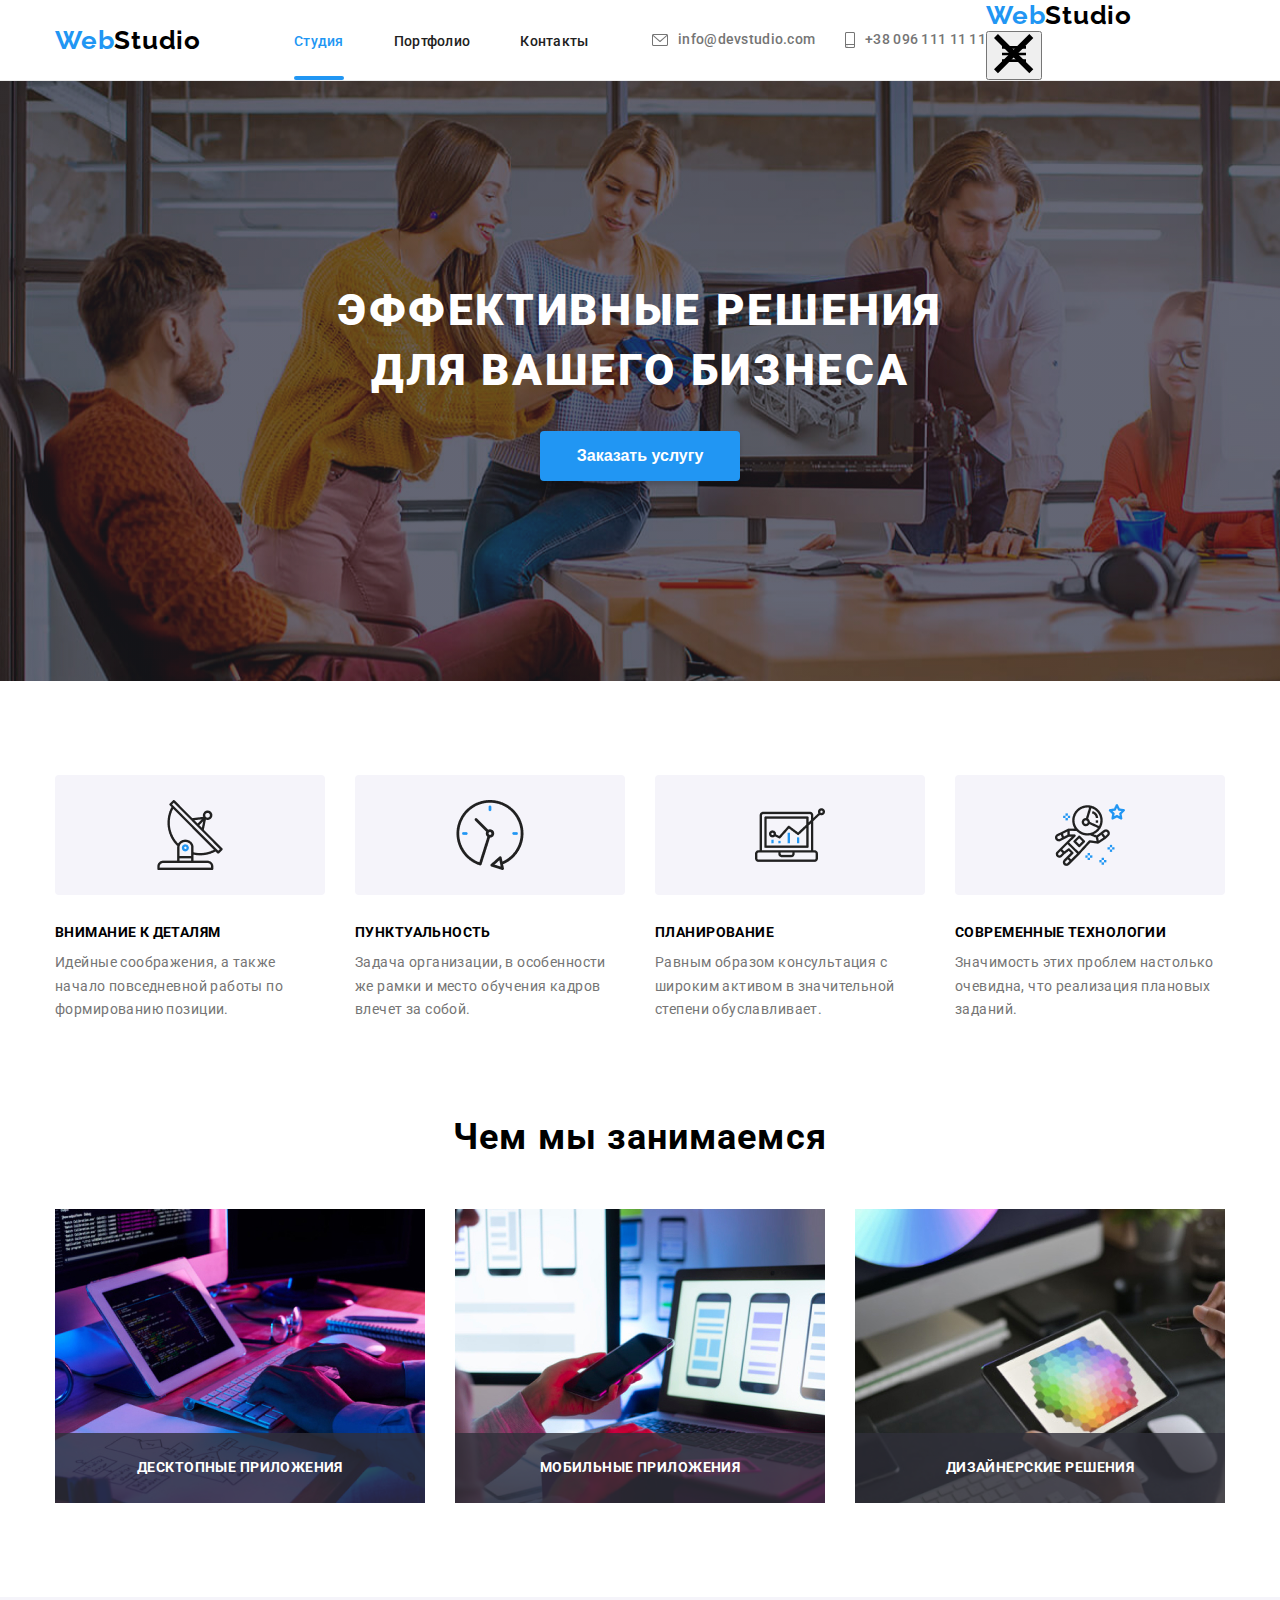
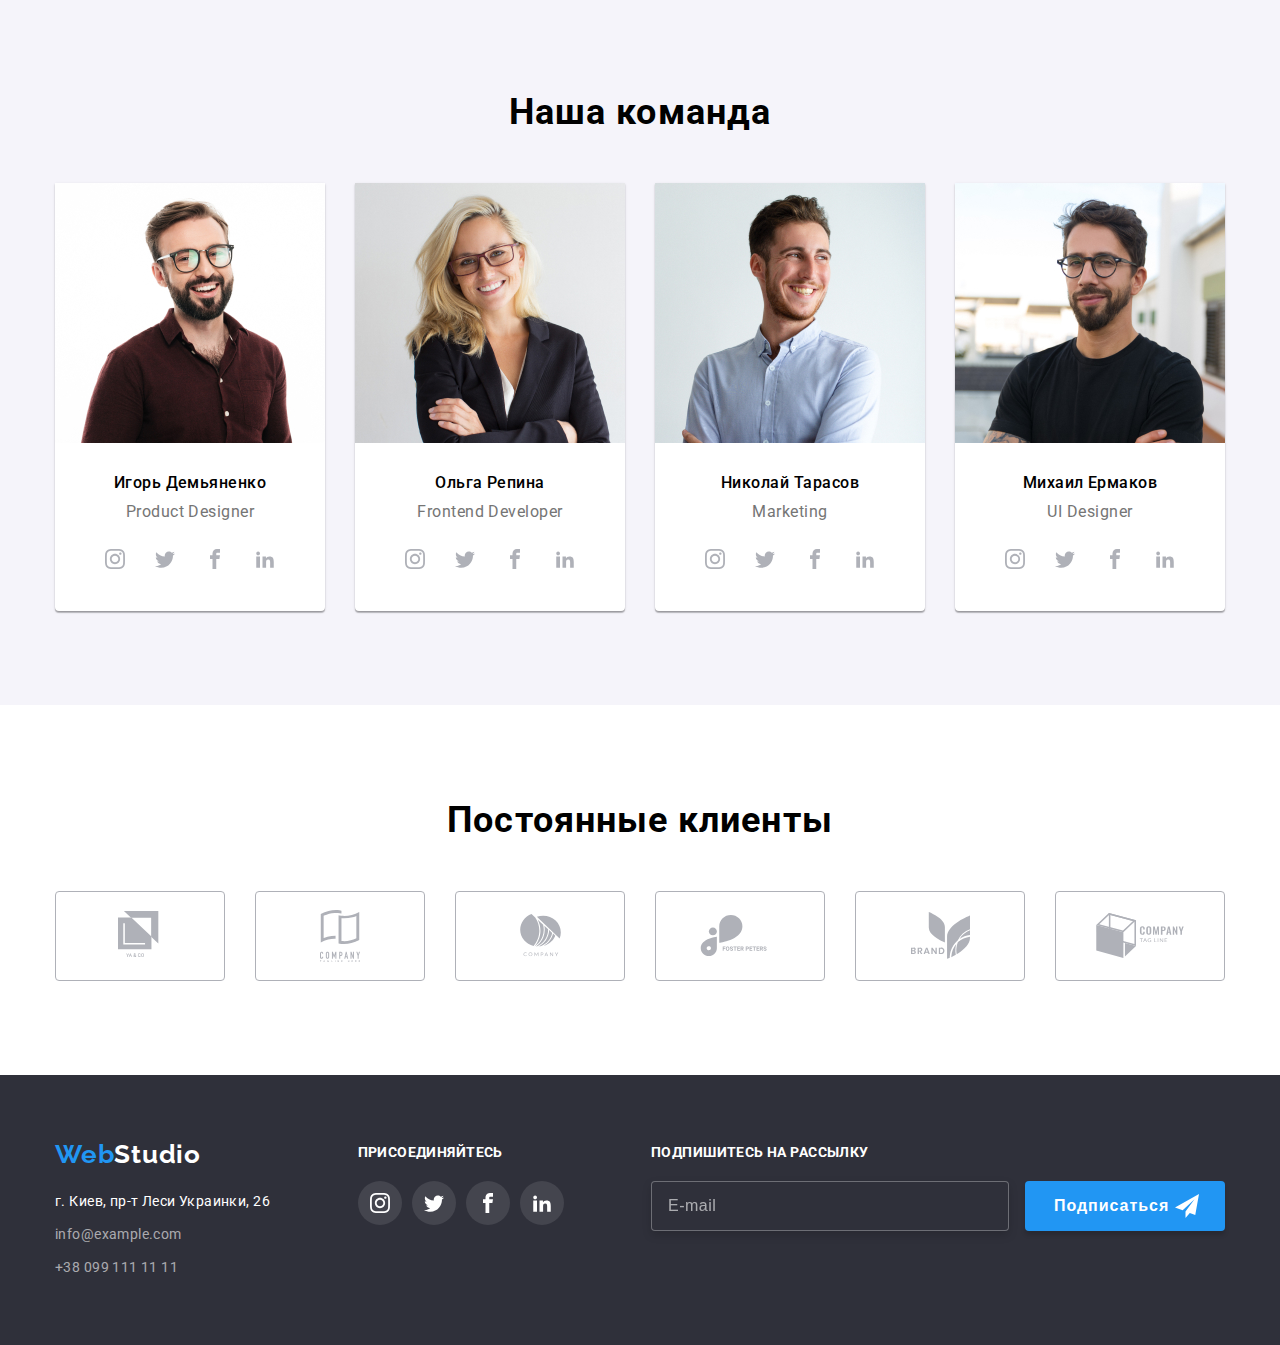
==== index.html @ b481ee10 "й" ====
<!DOCTYPE html>
<html lang="ru">
<head>
    <meta charset="UTF-8">
    <meta http-equiv="X-UA-Compatible" content="IE=edge">
    <meta name="viewport" content="width=device-width, initial-scale=1.0">
    <link rel="preconnect" href="https://fonts.gstatic.com">
    <link href="https://fonts.googleapis.com/css2?family=Raleway:wght@500;600;700&display=swap" rel="stylesheet">
    <link rel="preconnect" href="https://fonts.gstatic.com">
    <link href="https://fonts.googleapis.com/css2?family=Roboto:wght@400;500;700;900&display=swap" rel="stylesheet">
    <link rel="stylesheet" href="./css/main.css">
    <title>HomeWork</title>
</head>
<body>
    <header class="test head">
        <div class="container head__container">
            <nav class="head__nav">
                <a class="head__logo" href="#">Web<span>Studio</span></a>
            </nav>     
            <div>
                <ul class="head__type">
                    <li><a class="head__website-link" href="./index.html">Студия</a></li>
                    <li><a class="head__website" href="./portfolio.html">Портфолио</a></li>
                    <li><a class="head__website" href="#">Контакты</a></li>
                </ul>    
            </div>
            <div class="head__block">
                <ul class="head__adress">
                    <li><a class="head__link" href="mailto:info@devstudio.com">
                        <svg class="head__svg-icon" width="16" height="12">
                            <use href="./images/social/svg/symbol-defs.svg#icon-envelope"></use>
                        </svg>
                        info@devstudio.com</a></li>
                    <li><a class="head__link" href="tel:+380961111111">
                        <svg class="head__svg-icon" width="10" height="16">
                            <use href="./images/social/svg/symbol-defs.svg#icon-smartphone"></use>
                        </svg>
                        +38 096 111 11 11</a></li>
                </ul>
            </div>
            <div class="mobile-menu">
                <div class="mobile-logo">
                    <a class="head__logo" href="#">Web<span>Studio</span></a>
                </div>
                <button type="button" class="mobile-menu__btn" aria-expanded="false" data-menu-button>
                    <svg class="mobile-menu__icon" width="40px" height="40px">
                        <use class="mobile-menu__open" href="./images/social/svg/symbol-defs.svg#mobile-menu"></use>
                        <use class="mobile-menu__close" href="./images/social/svg/symbol-defs.svg#mobile-close"></use>
                    </svg>
                </button>
                <div class="mobile-menu__block"></div>
            </div>
        </div>
    </header>
    <main>
        <section class="section decision">
            <div class="container">
                <h1>Эффективные решения</br> для вашего бизнеса</span></h1>
                <button class="btn" type="button" data-modal-open>Заказать услугу</button>
            </div>
        </section>
        
        <section class="section info">
            <div class="container">
                <ul class="main-type">
                    <li class="main-list">
                        <div class="info__section">
                            <img src="./images/social/antenna.png">
                        </div>
                        <h3 class="info__title">Внимание к деталям</h3>
                        <p class="info__text">Идейные соображения, а также начало повседневной работы по формированию позиции.</p>
                    </li>
                    <li class="main-list">
                        <div class="info__section">
                            <img src="./images/social/clock.png">
                        </div>
                        <h3 class="info__title">Пунктуальность</h3>
                        <p class="info__text">Задача организации, в особенности же рамки и место обучения кадров влечет за собой.</p>
                    </li>
                    <li class="main-list">
                        <div class="info__section">
                            <img src="./images/social/diagram.png">
                        </div>
                        <h3 class="info__title">Планирование</h3>
                        <p class="info__text">Равным образом консультация с широким активом в значительной степени обуславливает.</p>
                    </li>
                    <li class="main-list">
                        <div class="info__section">
                            <img src="./images/social/astronaut.png">
                        </div>
                        <h3 class="info__title">Современные технологии</h3>
                        <p class="info__text">Значимость этих проблем настолько очевидна, что реализация плановых заданий.</p>
                    </li>
                </ul>
            </div>
        </section>
        <section class="section pictures">
            <div class="container">
                <h2>Чем мы занимаемся</h2>
                <ul class="main-type pict">
                    <li class="pictures__list">
                        <img src="./images/img.jpg" width="370" alt="компьютер">
                        <div class="pictures__text">
                            <p>Десктопные приложения</p>
                        </div>
                    </li>
                    <li class="pictures__list">
                        <img src="./images/box2.jpg" width="370" alt="ноутбук">
                        <div class="pictures__text">
                            <p>Мобильные приложения</p>
                        </div>
                    </li>
                    <li class="pictures__list">
                        <img src="./images/box3.jpg" width="370" alt="планшет">
                        <div class="pictures__text">
                            <p>Дизайнерские решения</p>
                        </div>
                    </li>
                </ul>
            </div>
        </section>
        <section class="section foot">
            <div class="container">
                <h2>Наша команда</h2>
                <ul class="main-type our-team">
                    <li class="foot__text">
                        <picture>
                            <source srcset="./images/desktop/img-desk-x1.jpg 1x, ./images/desktop/img-desk-x2.jpg 2x" media="(min-width: 1200px)" type="image/jpeg">
                            <source srcset="./images/tablet/img-tab-x1.jpg 1x, ./images/tablet/img-tab-x2.jpg 2x" media="(min-width: 768px)" type="image/jpeg">
                            <source srcset="./images/mobile/img-mob-x1.jpg 1x, ./images/mobile/img-mob-x2.jpg 2x" media="(max-width: 767.98px)" type="image/jpeg">
                            <img src="./images/mobile/img-mob-x1.jpg" width="450" height="460" alt="Игорь Демьяненко">
                        </picture>
                        <div class="foot__text-block">
                            <h3>Игорь Демьяненко</h3>
                            <p class="foot__job" lang="en">Product Designer</p>
                            <ul class="foot__modern">
                                <li class="foot__modern-type">
                                    <a class="foot__social-size" href="#">
                                        <svg class="soc__icons" width="20" height="20">
                                            <use href="./images/social/svg/symbol-defs.svg#icon-instagram"></use>
                                        </svg>
                                    </a>
                                </li>  
                                <li class="foot__modern-type">
                                    <a class="foot__social-size"  href="#">
                                        <svg class="soc__icons" width="20" height="20">
                                            <use href="./images/social/svg/symbol-defs.svg#icon-twitter"></use>
                                        </svg>
                                    </a>
                                </li>
                                <li class="foot__modern-type">
                                    <a class="foot__social-size" href="#">
                                        <svg class="soc__icons" width="20" height="20">
                                            <use href="./images/social/svg/symbol-defs.svg#icon-facebook"></use>
                                        </svg>
                                    </a>
                                </li>
                                <li class="foot__modern-type">
                                    <a class="foot__social-size" href="#">
                                        <svg class="soc__icons" width="20" height="20">
                                            <use href="./images/social/svg/symbol-defs.svg#icon-linkedin2"></use>
                                        </svg>
                                    </a>
                                </li>
                            </ul>
                        </div>
                    <li class="foot__text">
                        <picture>
                            <source srcset="./images/desktop/img2-desk-x1.jpg 1x, ./images/desktop/img2-desk-x2.jpg 2x" media="(min-width: 1200px)" type="image/jpeg">
                            <source srcset="./images/tablet/img2-tab-x1.jpg 1x, ./images/tablet/img2-tab-x2.jpg 2x" media="(min-width: 768px)" type="image/jpeg">
                            <source srcset="./images/mobile/img2-mob-x1.jpg 1x, ./images/mobile/img2-mob-x2.jpg 2x" media="(max-width: 767.98px)" type="image/jpeg">
                            <img src="./images/mobile/img2-mob-x1.jpg" width="450" height="460" alt="Ольга Репина">
                        </picture>
                        <div class="foot__text-block">
                            <h3>Ольга Репина</h3>
                            <p class="foot__job" lang="en">Frontend Developer</p>
                            <ul class="foot__modern">
                                <li class="foot__modern-type">
                                    <a class="foot__social-size" href="#">
                                        <svg class="soc__icons" width="20" height="20">
                                            <use href="./images/social/svg/symbol-defs.svg#icon-instagram"></use>
                                        </svg>
                                    </a>
                                </li>
                                <li class="foot__modern-type">
                                    <a class="foot__social-size" href="#">
                                        <svg class="soc__icons" width="20" height="20">
                                            <use href="./images/social/svg/symbol-defs.svg#icon-twitter"></use>
                                        </svg>
                                    </a>
                                </li>
                                <li class="foot__modern-type">
                                    <a class="foot__social-size" href="#">
                                        <svg class="soc__icons" width="20" height="20">
                                            <use href="./images/social/svg/symbol-defs.svg#icon-facebook"></use>
                                        </svg>
                                    </a>
                                </li>
                                <li class="foot__modern-type">
                                    <a class="foot__social-size" href="#">
                                        <svg class="soc__icons" width="20" height="20">
                                            <use href="./images/social/svg/symbol-defs.svg#icon-linkedin2"></use>
                                        </svg>
                                    </a>
                                </li>
                            </ul>
                        </div>
                    </li>
                    <li class="foot__text">
                        <picture>
                            <source srcset="./images/desktop/img3-desk-x1.jpg 1x, ./images/desktop/img3-desk-x2.jpg 2x" media="(min-width: 1200px)" type="image/jpeg">
                            <source srcset="./images/tablet/img3-tab-x1.jpg 1x, ./images/tablet/img3-tab-x2.jpg 2x" media="(min-width: 768px)" type="image/jpeg">
                            <source srcset="./images/mobile/img3-mob-x1.jpg 1x, ./images/mobile/img3-mob-x2.jpg 2x" media="(max-width: 767.98px)" type="image/jpeg">
                            <img src="./images/mobile/img3-mob-x1.jpg" width="450" height="460" alt="Николай Тарасов">
                        </picture>
                        <div class="foot__text-block">
                            <h3>Николай Тарасов</h3>
                            <p class="foot__job" lang="en">Marketing</p>
                            <ul class="foot__modern">
                                <li class="foot__modern-type">
                                    <a class="foot__social-size" href="#">
                                        <svg class="soc__icons" width="20" height="20">
                                            <use href="./images/social/svg/symbol-defs.svg#icon-instagram"></use>
                                        </svg>
                                    </a>
                                </li>
                                <li class="foot__modern-type">
                                    <a class="foot__social-size" href="#">
                                        <svg class="soc__icons" width="20" height="20">
                                            <use href="./images/social/svg/symbol-defs.svg#icon-twitter"></use>
                                        </svg>
                                    </a>
                                </li>
                                <li class="foot__modern-type">
                                    <a class="foot__social-size" href="#">
                                        <svg class="soc__icons" width="20" height="20">
                                            <use href="./images/social/svg/symbol-defs.svg#icon-facebook"></use>
                                        </svg>
                                    </a>
                                </li>
                                <li class="foot__modern-type">
                                    <a class="foot__social-size" href="#">
                                        <svg class="soc__icons" width="20" height="20">
                                            <use href="./images/social/svg/symbol-defs.svg#icon-linkedin2"></use>
                                        </svg>
                                    </a>
                                </li>
                            </ul>
                        </div>
                    </li>
                    <li class="foot__text">
                        <picture>
                            <source srcset="./images/desktop/img4-desk-x1.jpg 1x, ./images/desktop/img4-desk-x2.jpg 2x" media="(min-width: 1200px)" type="image/jpeg">
                            <source srcset="./images/tablet/img4-tab-x1.jpg 1x, ./images/tablet/img4-tab-x2.jpg 2x" media="(min-width: 768px)" type="image/jpeg">
                            <source srcset="./images/mobile/img4-mob-x1.jpg 1x, ./images/mobile/img4-mob-x2.jpg 2x" media="(max-width: 767.98px)" type="image/jpeg">
                            <img src="./images/mobile/img4-mob-x1.jpg" width="450" height="460" alt="Михаил Ермаков">
                        </picture>
                        <div class="foot__text-block">
                            <h3>Михаил Ермаков</h3>
                            <p class="foot__job" lang="en">UI Designer</p>
                            <ul class="foot__modern">
                                <li class="foot__modern-type">
                                    <a class="foot__social-size" href="#">
                                        <svg class="soc__icons" width="20" height="20">
                                            <use href="./images/social/svg/symbol-defs.svg#icon-instagram"></use>
                                        </svg>
                                    </a>
                                </li>
                                <li class="foot__modern-type">
                                    <a class="foot__social-size" href="#">
                                        <svg class="soc__icons" width="20" height="20">
                                            <use href="./images/social/svg/symbol-defs.svg#icon-twitter"></use>
                                        </svg>
                                    </a>
                                </li>
                                <li class="foot__modern-type">
                                    <a class="foot__social-size" href="#">
                                        <svg class="soc__icons" width="20" height="20">
                                            <use href="./images/social/svg/symbol-defs.svg#icon-facebook"></use>
                                        </svg>
                                    </a>
                                </li>
                                <li class="foot__modern-type">
                                    <a class="foot__social-size" href="#">
                                        <svg class="soc__icons" width="20" height="20">
                                            <use href="./images/social/svg/symbol-defs.svg#icon-linkedin2"></use>
                                        </svg>
                                    </a>
                                </li>
                            </ul>
                        </div>
                    </li>
                </ul>
            </div>
        </section>
        <section class="section clients">
            <div class="container">
                <h2>Постоянные клиенты</h2>
                <ul class="clients__type">
                    <li class="clients__type-block">
                        <a href="#" class="clients__href">
                            <svg class="soc__icons" width="44.27" height="49.23">
                                <use href="./images/social/svg/symbol-defs.svg#icon-logo1"></use>
                            </svg>
                        </a>
                    </li>
                    <li class="clients__type-block">
                        <a href="#" class="clients__href">
                            <svg class="soc__icons" width="40" height="52">
                                <use href="./images/social/svg/symbol-defs.svg#icon-logo2"></use>
                            </svg>
                        </a>
                    </li>
                    <li class="clients__type-block">
                        <a href="#" class="clients__href">
                            <svg class="soc__icons" width="41" height="42.6">
                                <use href="./images/social/svg/symbol-defs.svg#icon-logo3"></use>
                            </svg>
                        </a>
                    </li>
                    <li class="clients__type-block">
                        <a href="#" class="clients__href">
                            <svg class="soc__icons" width="79.66" height="42.02">
                                <use href="./images/social/svg/symbol-defs.svg#icon-logo4"></use>
                            </svg>
                        </a>
                    </li>
                    <li class="clients__type-block">
                        <a href="#" class="clients__href">
                            <svg class="soc__icons" width="59" height="47">
                                <use href="./images/social/svg/symbol-defs.svg#icon-logo5"></use>
                            </svg>
                        </a>
                    </li>
                    <li class="clients__type-block">
                        <a href="#" class="clients__href">
                           <svg class="soc__icons" width="88.48" height="45.44">
                                <use href="./images/social/svg/symbol-defs.svg#icon-logo6"></use>
                            </svg>
                        </a>
                    </li>
                </ul>
            </div>
        </section>
    </main>
    <footer class="footer">
        <div class="container footer__container">
            <div class="footer__block">
                <a class="footer__logo" href="#">Web<span>Studio</span></a>
                <address> 
                    <ul class="footer__type">
                        <li><p>г. Киев, пр-т Леси Украинки, 26</p></li>
                        <li class="footer__adress"><a class="footer__link" href="mailto:info@example.com">info@example.com</a></li>
                        <li class="footer__adress"><a class="footer__link" href="tel:+380991111111">+38 099 111 11 11</a></li>
                    </ul>
                </address>
            </div>
            <div class="footer__social">
                <h4>присоединяйтесь</h4>
                <ul class="footer__social-adress">
                    <li class="footer__social-modern">
                        <a class="footer__social-size" href="#">
                            <svg class="soc__icons" width="20" height="20">
                                <use href="./images/social/svg/symbol-defs.svg#icon-instagram"></use>
                            </svg>
                        </a>
                    </li>
                    <li class="footer__social-modern">
                        <a class="footer__social-size"  href="#">
                            <svg class="soc__icons" width="20" height="20">
                                <use href="./images/social/svg/symbol-defs.svg#icon-twitter"></use>
                            </svg>
                        </a>
                    </li>
                    <li class="footer__social-modern">
                        <a class="footer__social-size" href="#">
                            <svg class="soc__icons" width="20" height="20">
                                <use href="./images/social/svg/symbol-defs.svg#icon-facebook"></use>
                            </svg>
                        </a>
                    </li>
                    <li class="footer__social-modern">
                        <a class="footer__social-size" href="#">
                            <svg class="soc__icons" width="20" height="20">
                                <use href="./images/social/svg/symbol-defs.svg#icon-linkedin2"></use>
                            </svg>
                        </a>
                    </li>
                </ul>
            </div>
            <div class="footer__mail">
                <h4>Подпишитесь на рассылку</h4>
                <form>
                    <div class="footer__input-text">
                        <input type="email" class="footer__mail-type" name="email" placeholder="E-mail">
                        <button type="submit" class="footer__input-btn">Подписаться</button>
                    </div>
                </form>
            </div>
        </div>
    </footer>

    <div class="modal-window is-hidden" data-modal>
        <div class="modal">
            <button class="modal__close" data-modal-close>
                <svg class="modal__close-svg" width="18" height="18">
                    <use href="./images/social/svg/symbol-defs.svg#icon-close"></use>
                </svg>
            </button>
            <h4>Оставьте свои данные, мы вам перезвоним</h4>
            <form class="form">
                <div class="form__block-item">
                    <span class="form__name">Имя</span>
                    <label class="form__label">
                        <div class="form__block-item">
                            <input type="text" class="form__input">
                            <svg class="form__name-svg" width="18" height="18">
                                <use href="./images/social/svg/symbol-defs.svg#icon-person"></use>
                            </svg>
                        </div>
                    </label>
                </div>
                <div class="form__block-item">
                    <span class="form__name">Телефон</span>
                    <label class="form__label" name="phone">
                        <div class="form__block-item">  
                            <input type="tel"  class="form__input">
                            <svg class="form__name-svg" width="18" height="18">
                                <use href="./images/social/svg/symbol-defs.svg#icon-phone"></use>
                            </svg>
                        </div> 
                    </label>
                </div>
                <div class="form__block-item">
                    <span class="form__name">Почта</span>
                    <label class="form__label" name="mail">
                        <div class="form__block-item"> 
                            <input type="email"  class="form__input">
                            <svg class="form__name-svg" width="18" height="18">
                                <use href="./images/social/svg/symbol-defs.svg#icon-email"></use>
                            </svg>
                        </div> 
                    </label>
                </div>
                <span class="form__name">Комментарий</span>
                <textarea class="form__area" placeholder="Введите текст"></textarea>
                <div class="check-box">
                    <label class="form__checkbox-text">
                        <input type="checkbox" class="form__checkbox checkbox-hidden">
                        <span class="form__check"></span>
                        Соглашаюсь с рассылкой и принимаю <a href="#">Условия договора</a>
                    </label>
                </div>
                <button type="submit" class="modal-form-btn">Отправить</button>
            </form>
        </div>
    </div>

<script src="./js/modal.js"></script>
</body>
</html>
---- css/main.css ----
body {
  font-family: 'Roboto', sans-serif;
  color: black;
  margin: 0;
  padding: 0;
}

p {
  letter-spacing: 0.03em;
  color: #757575;
}

a {
  font-family: 'Raleway', sans-serif;
  text-decoration: none;
  font-weight: 500;
  color: #212121;
}

h1 {
  font-weight: 900;
  font-size: 26px;
  line-height: 1.61;
  text-align: center;
  letter-spacing: 0.06em;
  text-transform: uppercase;
  color: #FFFFFF;
}

h2 {
  text-align: center;
  font-weight: bold;
  font-size: 36px;
  line-height: 1.17;
  letter-spacing: 0.03em;
}

h3 {
  font-style: normal;
  font-weight: 500;
  font-size: 16px;
  line-height: 1.19;
  letter-spacing: 0.03em;
}

h4 {
  text-transform: uppercase;
  color: white;
  font-weight: bold;
  font-size: 14px;
  line-height: 1.14;
  letter-spacing: 0.03em;
}

ul {
  list-style: none;
}

h1,
h2,
h3,
h4,
p,
ul {
  margin: 0;
  padding: 0;
}

img {
  display: block;
  height: auto;
  max-width: 100%;
}

.container {
  width: 1200px;
  margin-left: auto;
  margin-right: auto;
  padding-left: 15px;
  padding-right: 15px;
  box-sizing: border-box;
}

@media screen and (min-width: 480px) {
  .container {
    max-width: 480px;
  }
}

@media screen and (min-width: 768px) {
  .container {
    max-width: 768px;
  }
}

@media screen and (min-width: 1200px) {
  .container {
    max-width: 1200px;
  }
}

@media screen and (min-width: 1200px) {
  .container h1 {
    font-size: 44px;
    line-height: 1.36;
  }
}

.head {
  background: white;
}

.test {
  border-bottom: 1px solid #ECECEC;
  display: flex;
  height: 80px;
}

.test .container {
  display: flex;
  align-items: center;
  justify-content: space-between;
}

.head__nav {
  display: inline-flex;
  align-items: center;
}

.head__logo {
  font-weight: bold;
  font-size: 24px;
  line-height: 1.17;
  letter-spacing: 0.03em;
  color: #2196F3;
  margin-right: 93px;
}

@media screen and (min-width: 1200px) {
  .head__logo {
    font-size: 26px;
    line-height: 1.19;
  }
}

.head__logo span {
  color: black;
}

.footer__logo {
  font-family: 'Raleway', sans-serif;
  font-weight: bold;
  font-size: 24px;
  line-height: 1.17;
  letter-spacing: 0.03em;
  color: #2196F3;
}

@media screen and (min-width: 1200px) {
  .footer__logo {
    font-size: 26px;
    line-height: 1.19;
  }
}

.footer__logo span {
  color: white;
}

.head__type {
  display: flex;
}

.head__type li {
  margin-right: 50px;
}

.head__type li:last-child {
  margin-right: 0;
}

.head__website-link {
  font-family: 'Roboto', sans-serif;
  font-size: 14px;
  line-height: 1.14;
  letter-spacing: 0.02em;
  position: relative;
  padding-bottom: 31px;
  color: #2196F3;
}

.head__website-link::after {
  content: "";
  position: absolute;
  display: block;
  width: 100%;
  height: 4px;
  bottom: 0;
  border-radius: 2px;
  background-color: #2196F3;
}

.head__website {
  font-family: 'Roboto', sans-serif;
  font-size: 14px;
  line-height: 1.14;
  letter-spacing: 0.02em;
  position: relative;
  transition-property: color;
  transition-duration: 250ms;
  transition-timing-function: cubic-bezier(0.4, 0, 0.2, 1);
}

.head__website:hover {
  color: #2196F3;
}

.head__website:focus {
  color: #2196F3;
}

.head__block {
  margin-left: auto;
}

.head__adress {
  font-style: normal;
  letter-spacing: 0.03em;
  color: rgba(255, 255, 255, 0.6);
  display: flex;
  flex-direction: column;
}

@media screen and (min-width: 768px) {
  .head__adress {
    font-size: 12px;
    line-height: 1.16;
  }
}

@media screen and (min-width: 1200px) {
  .head__adress {
    font-size: 14px;
    line-height: 1.14;
    flex-direction: row;
  }
}

.head__adress li:last-child {
  margin-right: 0;
}

@media screen and (min-width: 1200px) {
  .head__adress li {
    margin-right: 30px;
  }
}

@media screen and (min-width: 480px) and (max-width: 1199px) {
  .head__adress li:not(:last-child) {
    margin-bottom: 10px;
  }
}

@media screen and (min-width: 768px) {
  .head__adress li {
    flex-direction: column;
  }
}

@media screen and (min-width: 1200px) {
  .head__adress li {
    flex-direction: row;
    align-items: center;
  }
}

.head__link {
  display: flex;
  align-items: center;
  font-family: 'Roboto', sans-serif;
  font-weight: 500;
  font-size: 14px;
  line-height: 1.14;
  letter-spacing: 0.02em;
  color: #757575;
  transition-property: color;
  transition-duration: 250ms;
  transition-timing-function: cubic-bezier(0.4, 0, 0.2, 1);
}

.head__link:hover {
  color: #2196F3;
}

.head__link:focus {
  color: #2196F3;
}

.head__svg-icon {
  fill: currentColor;
  margin-right: 10px;
}

.foot__modern {
  display: flex;
  justify-content: space-evenly;
  padding: 0 32px;
}

.foot__social-size {
  display: flex;
  align-items: center;
  justify-content: center;
  border-radius: 50%;
  height: 44px;
  width: 44px;
  color: #AFB1B8;
  transition-property: color, background-color;
  transition-duration: 250ms;
  transition-timing-function: cubic-bezier(0.4, 0, 0.2, 1);
}

.foot__social-size:hover {
  color: white;
  background-color: #2196F3;
}

.foot__social-size:focus {
  color: white;
  background-color: #2196F3;
}

.soc__icons {
  fill: currentColor;
}

.footer__social {
  margin-left: 0;
  margin-bottom: 60px;
}

.footer__social h4 {
  margin-top: 10px;
  margin-bottom: 20px;
}

.footer__social-adress {
  display: flex;
  justify-content: space-between;
}

.footer__social-modern:not(:last-child) {
  margin-right: 10px;
}

.footer__social-size {
  display: flex;
  justify-content: center;
  align-items: center;
  width: 44px;
  height: 44px;
  border-radius: 50%;
  color: white;
  background-color: rgba(255, 255, 255, 0.1);
  transition-property: background-color;
  transition-duration: 250ms;
  transition-timing-function: cubic-bezier(0.4, 0, 0.2, 1);
}

.footer__social-size:hover {
  background-color: #2196F3;
}

.footer__social-size:focus {
  background-color: #2196F3;
}

.btn {
  width: 200px;
  height: 50px;
  font-style: normal;
  font-weight: bold;
  font-size: 16px;
  line-height: 1.87;
  background-color: #2196F3;
  box-shadow: 0px 4px 4px rgba(0, 0, 0, 0.15);
  color: white;
  margin-top: 30px;
  border: none;
  border-radius: 4px;
  cursor: pointer;
}

.filters__bottoms {
  margin-bottom: 40px;
  display: flex;
  flex-wrap: wrap;
}

@media screen and (min-width: 768px) {
  .filters__bottoms {
    margin-bottom: 30px;
    justify-content: center;
  }
}

@media screen and (min-width: 1200px) {
  .filters__bottoms {
    margin-bottom: 50px;
  }
}

.filters__bottoms li {
  display: inline-flex;
  margin-right: 8px;
  margin-bottom: 15px;
}

.filters__bottoms li:last-child {
  margin-right: 0;
}

.filters__bottoms li:nth-last-child(-n+2) {
  margin-bottom: 0;
}

@media screen and (min-width: 768px) {
  .filters__bottoms li {
    margin-bottom: 0;
  }
}

.filters__btn {
  font-family: 'Roboto', sans-serif;
  background: #F5F4FA;
  cursor: pointer;
  border: none;
  border-radius: 4px;
  font-style: normal;
  font-weight: 500;
  font-size: 16px;
  line-height: 1.62;
  letter-spacing: 0.03em;
  color: #212121;
  padding: 6px 22px;
  transition-property: color, background-color, box-shadow;
  transition-duration: 250ms;
  transition-timing-function: cubic-bezier(0.4, 0, 0.2, 1);
}

.filters__btn:hover {
  background: #2196F3;
  color: white;
  box-shadow: 0px 3px 1px rgba(0, 0, 0, 0.1), 0px 1px 2px rgba(0, 0, 0, 0.08), 0px 2px 2px rgba(0, 0, 0, 0.12);
}

.filters__btn:focus {
  background: #2196F3;
  color: white;
  box-shadow: 0px 3px 1px rgba(0, 0, 0, 0.1), 0px 1px 2px rgba(0, 0, 0, 0.08), 0px 2px 2px rgba(0, 0, 0, 0.12);
}

.footer__input-btn {
  width: 200px;
  height: 50px;
  font-weight: bold;
  font-size: 16px;
  line-height: 1.87;
  letter-spacing: 0.06em;
  color: #FFFFFF;
  background: #2196F3;
  box-shadow: 0px 4px 4px rgba(0, 0, 0, 0.15);
  border: none;
  border-radius: 4px;
  background-image: url(../images/social/svg/icon-telegram.svg);
  background-repeat: no-repeat;
  background-position: 150px;
  text-align: left;
  padding-left: 29px;
  cursor: pointer;
}

.modal-form-btn {
  width: 200px;
  height: 50px;
  background-color: #2196F3;
  box-shadow: 0px 4px 4px rgba(0, 0, 0, 0.15);
  border-radius: 4px;
  margin-left: auto;
  margin-right: auto;
  border: none;
  font-style: normal;
  font-weight: bold;
  font-size: 16px;
  line-height: 1.87;
  letter-spacing: 0.06em;
  color: #FFFFFF;
  cursor: pointer;
}

.section {
  padding-bottom: 94px;
}

.decision {
  background-image: linear-gradient(to right, rgba(47, 48, 58, 0.4), rgba(47, 48, 58, 0.4)), url(../images/mobile/mobile-head-1x.jpg);
  background-repeat: no-repeat;
  text-align: center;
  padding: 200px 15px;
  max-width: 1600px;
  margin-left: auto;
  margin-right: auto;
  background-size: cover;
}

@media (min-device-pixel-ratio: 2), (min-resolution: 192dpi), (min-resolution: 2dppx) {
  .decision {
    background-image: linear-gradient(rgba(47, 48, 58, 0.4), rgba(47, 48, 58, 0.4)), url(../images/mobile/mobile-head-2x.jpg);
  }
}

@media (min-width: 481px) {
  .decision {
    background-image: linear-gradient(rgba(47, 48, 58, 0.4), rgba(47, 48, 58, 0.4)), url("../images/tablet/tablet-head-1x.jpg");
  }
}

@media (min-width: 481px) and (min-device-pixel-ratio: 2), (min-width: 481px) and (min-resolution: 192dpi), (min-width: 481px) and (min-resolution: 2dppx) {
  .decision {
    background-image: linear-gradient(rgba(47, 48, 58, 0.4), rgba(47, 48, 58, 0.4)), url("../images/tablet/tablet-head-2x.jpg");
  }
}

@media (min-width: 768px) {
  .decision {
    background-image: linear-gradient(rgba(47, 48, 58, 0.4), rgba(47, 48, 58, 0.4)), url("../images/desktop/desktop-head-1x.jpg");
  }
}

@media (min-width: 768px) and (min-device-pixel-ratio: 2), (min-width: 768px) and (min-resolution: 192dpi), (min-width: 768px) and (min-resolution: 2dppx) {
  .decision {
    background-image: linear-gradient(rgba(47, 48, 58, 0.4), rgba(47, 48, 58, 0.4)), url("../images/desktop/desktop-head-2x.jpg");
  }
}

@media screen and (min-width: 1200px) {
  .decision {
    max-width: 1600px;
  }
}

.info {
  padding-top: 94px;
  background-color: white;
}

.pictures {
  background-color: white;
}

@media screen and (max-width: 1199px) {
  .pictures {
    display: none;
  }
}

.foot {
  padding-top: 94px;
  background-color: #F5F4FA;
}

.main-type {
  width: 100%;
}

@media screen and (min-width: 768px) {
  .main-type {
    display: flex;
    flex-wrap: wrap;
    justify-content: space-between;
  }
}

.main-list {
  margin-bottom: 30px;
  max-width: 450px;
}

@media screen and (min-width: 768px) {
  .main-list {
    max-width: 354px;
    flex-basis: calc(100% / 2);
  }
}

@media screen and (min-width: 1200px) {
  .main-list {
    max-width: 270px;
    margin-bottom: 0;
    flex-basis: calc(100% / 4);
  }
}

@media screen and (min-width: 768px) and (max-width: 1199px) {
  .main-list:nth-child(2n+1) {
    margin-right: 30px;
  }
}

@media screen and (min-width: 768px) and (max-width: 1199px) {
  .main-list:nth-last-child(-n+2) {
    margin-bottom: 0px;
  }
}

@media screen and (min-width: 1200px) {
  .main-list:not(:last-child) {
    margin-right: 30px;
  }
}

.info__section {
  width: 100%;
  height: 120px;
  background: #F5F4FA;
  border-radius: 4px;
  margin-bottom: 30px;
  display: flex;
  align-items: center;
  justify-content: center;
}

@media screen and (min-width: 480px) and (max-width: 1199px) {
  .info__section {
    margin-bottom: 20px;
  }
}

.info__title {
  font-weight: bold;
  font-size: 14px;
  line-height: 1.14;
  text-transform: uppercase;
  margin-bottom: 10px;
}

@media screen and (max-width: 767.9px) {
  .info__title {
    text-align: center;
  }
}

.info__text {
  font-size: 14px;
  line-height: 1.71;
}

.pict {
  justify-content: space-between;
}

.section h2 {
  margin-bottom: 50px;
}

.pictures__list {
  position: relative;
  height: 294px;
}

.pictures__text {
  position: absolute;
  font-style: normal;
  font-weight: 700;
  font-size: 14px;
  line-height: 1.14;
  text-align: center;
  letter-spacing: 0.03em;
  text-transform: uppercase;
  background-color: rgba(47, 48, 58, 0.8);
  padding-top: 27px;
  padding-bottom: 27px;
  bottom: 0;
  width: 100%;
}

.pictures__text p {
  color: #FFFFFF;
}

@media screen and (min-width: 768px) {
  .our-team {
    flex-wrap: wrap;
    flex-basis: calc(100% / 2);
  }
}

@media screen and (min-width: 1200px) {
  .our-team {
    flex-basis: calc(100% / 4);
    flex-wrap: nowrap;
  }
}

.foot__text {
  text-align: center;
  background: #FFFFFF;
  box-shadow: 0px 1px 3px rgba(0, 0, 0, 0.12), 0px 1px 1px rgba(0, 0, 0, 0.14), 0px 2px 1px rgba(0, 0, 0, 0.2);
  border-radius: 0px 0px 4px 4px;
  margin-bottom: 30px;
  padding-bottom: 30px;
}

.foot__text:last-child {
  margin-bottom: 0;
}

@media screen and (min-width: 768px) {
  .foot__text {
    margin-right: 30px;
    width: 354px;
    height: 536px;
    padding-bottom: 0;
  }
  .foot__text:nth-last-child(-n+2) {
    margin-bottom: 0px;
  }
  .foot__text:nth-child(2n) {
    margin-right: 0px;
  }
}

@media screen and (min-width: 1200px) {
  .foot__text {
    margin-bottom: 0;
    width: 270px;
    height: 428px;
    padding-bottom: 0;
  }
  .foot__text:not(:last-child) {
    margin-right: 30px;
  }
}

.foot__text h3 {
  margin-bottom: 10px;
}

.foot__text-block {
  margin-top: 30px;
}

.foot__job {
  font-style: normal;
  font-size: 16px;
  line-height: 1.19;
  margin-bottom: 16px;
}

.main-container {
  background: white;
}

.filters {
  padding-top: 94px;
  text-align: center;
}

.filters__box {
  display: flex;
  flex-wrap: wrap;
  justify-content: space-between;
}

@media screen and (min-width: 768px) {
  .filters__box {
    display: flex;
    flex-basis: calc(100% / 3);
    flex-wrap: wrap;
  }
}

.filters__box li {
  box-sizing: border-box;
  margin-bottom: 30px;
}

@media screen and (min-width: 768px) {
  .filters__box li {
    width: 354px;
    display: flex;
  }
}

@media screen and (min-width: 1200px) {
  .filters__box li {
    width: 370px;
    margin-bottom: 30px;
  }
  .filters__box li:nth-last-child(-n + 3) {
    margin-bottom: 0;
  }
}

.filters__box img {
  display: block;
}

.filters__card {
  display: flex;
}

.filters__card-shadow {
  display: flex;
  flex-direction: column;
  transition: box-shadow 250ms cubic-bezier(0.4, 0, 0.2, 1);
}

.filters__card-shadow:hover {
  box-shadow: 0px 1px 1px rgba(0, 0, 0, 0.12), 0px 4px 4px rgba(0, 0, 0, 0.06), 1px 4px 6px rgba(0, 0, 0, 0.16);
}

.filters__card-shadow:focus {
  box-shadow: 0px 1px 1px rgba(0, 0, 0, 0.12), 0px 4px 4px rgba(0, 0, 0, 0.06), 1px 4px 6px rgba(0, 0, 0, 0.16);
}

.filters__opacity {
  position: relative;
  display: flex;
  overflow: hidden;
}

@media screen and (min-width: 768px) {
  .filters__opacity {
    width: 354px;
    display: flex;
  }
}

@media screen and (min-width: 1200px) {
  .filters__opacity {
    width: 370px;
  }
}

.filters__position {
  position: absolute;
  display: flex;
  align-items: center;
  padding-left: 24px;
  padding-right: 24px;
  height: 100%;
  opacity: 0;
  transform: translateY(100%);
  transition-property: transform, opacity;
  transition-duration: 250ms;
  background-color: rgba(33, 150, 243, 0.9);
  transition-timing-function: cubic-bezier(0.4, 0, 0.2, 1);
  pointer-events: none;
}

.filters__card-shadow:hover .filters__position {
  opacity: 0.9;
  transform: translateY(0);
}

.filters__position p {
  text-align: start;
  font-family: 'Roboto';
  font-style: normal;
  font-weight: 400;
  font-size: 18px;
  line-height: 28px;
  letter-spacing: 0.03em;
  color: white;
}

.filters__info {
  padding: 20px 24px;
  text-align: start;
  border: 1px solid #EEEEEE;
  flex-grow: 1;
}

.filters__text {
  font-weight: bold;
  font-size: 18px;
  line-height: 2;
}

.filters__text-p {
  font-size: 16px;
  line-height: 1.87;
  color: #757575;
}

.clients {
  padding-top: 94px;
}

.clients__type {
  display: flex;
  align-items: center;
  flex-wrap: wrap;
}

.clients__type-block {
  max-width: 290px;
}

.clients__type-block:not(:last-child) {
  margin-bottom: 30px;
}

@media screen and (min-width: 480px) {
  .clients__type-block:nth-last-child(-n+2) {
    margin-bottom: 0px;
  }
  .clients__type-block:nth-child(odd) {
    margin-right: 30px;
  }
}

@media screen and (min-width: 768px) {
  .clients__type-block:nth-last-child(-n+3) {
    margin-bottom: 0px;
  }
  .clients__type-block {
    margin-right: 30px;
  }
  .clients__type-block:nth-child(3n+0) {
    margin-right: 0;
  }
}

@media screen and (min-width: 1200px) {
  .clients__type-block:nth-last-child(-n+6) {
    margin-bottom: 0px;
  }
  .clients__type-block:not(:last-child) {
    margin-right: 30px;
  }
}

.clients__href {
  display: flex;
  justify-content: center;
  align-items: center;
  padding: 20px 63px;
  height: 90px;
  color: #AFB1B8;
  border: 1px solid #AFB1B8;
  box-sizing: border-box;
  border-radius: 4px;
  transition-property: color, border;
  transition-duration: 250ms;
  transition-timing-function: cubic-bezier(0.4, 0, 0.2, 1);
}

.clients__href:hover {
  color: #2196F3;
  border: 1px solid #2196F3;
}

.clients__href:focus {
  color: #2196F3;
  border: 1px solid #2196F3;
}

@media screen and (min-width: 480px) {
  .clients__href {
    width: 210px;
  }
}

@media screen and (min-width: 768px) {
  .clients__href {
    padding: 16px 60px;
    width: 226px;
  }
}

@media screen and (min-width: 1200px) {
  .clients__href {
    padding: 16px 32px;
    width: 170px;
  }
}

.footer {
  background: #2F303A;
  padding-top: 60px;
  padding-bottom: 60px;
  text-align: center;
}

@media screen and (min-width: 1200px) {
  .footer {
    text-align: left;
    align-items: center;
  }
}

.footer p {
  font-family: 'Roboto', sans-serif;
  font-style: normal;
  font-style: normal;
  font-size: 14px;
  line-height: 1.71;
  color: #FFFFFF;
  letter-spacing: 0.03em;
  margin-top: 20px;
}

.footer__type li:not(:last-child) {
  margin-bottom: 9px;
}

.footer__adress {
  font-style: normal;
  font-size: 14px;
  line-height: 1.71;
  letter-spacing: 0.03em;
  color: rgba(255, 255, 255, 0.6);
  align-items: center;
}

.footer__link {
  font-family: 'Roboto', sans-serif;
  font-weight: normal;
  font-size: 14px;
  line-height: 1.14;
  letter-spacing: 0.03em;
  color: rgba(255, 255, 255, 0.6);
}

.footer__container {
  display: flex;
  flex-direction: column;
  align-items: center;
}

@media screen and (min-width: 768px) {
  .footer__container {
    flex-direction: row;
    flex-wrap: wrap;
    align-items: baseline;
    justify-content: space-around;
  }
}

@media screen and (min-width: 1200px) {
  .footer__container {
    flex-wrap: nowrap;
    justify-content: space-between;
  }
}

.footer__block {
  margin-bottom: 60px;
  align-self: center;
}

@media screen and (min-width: 1200px) {
  .footer__block {
    margin-bottom: 0;
  }
}

.footer__mail {
  flex-direction: column;
  align-items: center;
  margin-left: 0;
}

@media screen and (min-width: 1200px) {
  .footer__mail {
    flex-direction: initial;
    flex-wrap: wrap;
    align-items: flex-end;
    min-width: 570px;
  }
}

.footer__mail h4 {
  margin-top: 10px;
}

.footer__input-text {
  display: flex;
  flex-direction: column;
  align-items: center;
  margin-top: 20px;
}

@media screen and (min-width: 1200px) {
  .footer__input-text {
    display: block;
  }
}

.footer__mail-type {
  width: 358px;
  height: 50px;
  border: 1px solid rgba(255, 255, 255, 0.3);
  background-color: #2F303A;
  box-sizing: border-box;
  filter: drop-shadow(0px 4px 4px rgba(0, 0, 0, 0.15));
  border-radius: 4px;
  margin-bottom: 20px;
  padding-left: 16px;
  color: rgba(255, 255, 255, 0.6);
}

.footer__mail-type:focus-within {
  outline: none;
}

.footer__mail-type::placeholder {
  font-style: normal;
  font-size: 16px;
  line-height: 1.25;
  letter-spacing: 0.03em;
  color: rgba(255, 255, 255, 0.6);
}

@media screen and (min-width: 480px) {
  .footer__mail-type {
    min-width: 450px;
  }
}

@media screen and (min-width: 1200px) {
  .footer__mail-type {
    margin-right: 12px;
    min-width: 358px;
  }
}

.modal-window {
  position: fixed;
  left: 0;
  top: 0;
  width: 100%;
  height: 100%;
  opacity: 1;
  transition: opacity 250ms cubic-bezier(0.4, 0, 0.2, 1);
  background-color: rgba(0, 0, 0, 0.2);
}

.modal-window.is-hidden {
  opacity: 0;
  pointer-events: none;
}

.modal {
  position: absolute;
  max-height: 100vh;
  min-width: 320px;
  border-radius: 4px;
  background-color: #FFFFFF;
  box-shadow: 0px 1px 3px rgba(0, 0, 0, 0.12), 0px 1px 1px rgba(0, 0, 0, 0.14), 0px 2px 1px rgba(0, 0, 0, 0.2);
  top: 50%;
  left: 50%;
  transform: translate(-50%, -50%) scale(1);
  transition: transform 250ms cubic-bezier(0.4, 0, 0.2, 1);
  text-align: end;
  padding: 40px;
}

@media screen and (min-width: 480px) {
  .modal {
    min-width: 450px;
  }
}

@media screen and (min-width: 1200px) {
  .modal {
    min-width: 528px;
  }
}

.modal-window.is-hidden .modal {
  transform: translate(-50%, -50%) scale(0.2);
}

.modal__close {
  position: absolute;
  display: flex;
  margin-left: auto;
  align-items: center;
  width: 30px;
  height: 30px;
  border: 1px solid rgba(0, 0, 0, 0.1);
  border-radius: 50%;
  cursor: pointer;
  top: 8px;
  right: 8px;
  background-color: white;
}

.modal__close-svg {
  position: absolute;
  display: inline-block;
  top: 50%;
  left: 50%;
  transform: translateY(-50%) translateX(-50%);
  transition: 250ms cubic-bezier(0.4, 0, 0.2, 1);
}

.modal__close:hover .modal__close-svg {
  fill: #2196F3;
}

.modal h4 {
  text-transform: none;
  margin-bottom: 12px;
  font-style: normal;
  font-weight: bold;
  font-size: 20px;
  line-height: 1.15;
  text-align: center;
  letter-spacing: 0.03em;
  color: #212121;
}

@media screen and (max-width: 479px) {
  .modal h4 {
    font-size: 15px;
  }
}

.form {
  display: flex;
  flex-direction: column;
  text-align: start;
}

.form__block-item {
  position: relative;
  display: flex;
  flex-direction: column;
}

.form__name {
  font-style: normal;
  font-size: 12px;
  line-height: 1.17;
  letter-spacing: 0.01em;
  color: #757575;
  margin-bottom: 4px;
}

.form__label {
  margin-bottom: 10px;
}

.form__block-item {
  position: relative;
}

.form__input {
  width: 100%;
  height: 40px;
  border: 1px solid rgba(33, 33, 33, 0.2);
  box-sizing: border-box;
  border-radius: 4px;
  padding-left: 36px;
}

.form__block-item:focus-within .form__input {
  border: 1px solid #2196F3;
  outline: none;
}

.form__name-svg {
  position: absolute;
  display: block;
  transform: translateY(-50%);
  top: 50%;
  font-style: normal;
  font-size: 12px;
  line-height: 1.17;
  letter-spacing: 0.01em;
  color: #757575;
  margin-bottom: 4px;
  margin-left: 12px;
}

.form__block-item:focus-within .form__name-svg {
  fill: #2196F3;
}

.form__area {
  font-family: 'Roboto';
  font-style: normal;
  font-size: 12px;
  line-height: 1.14;
  letter-spacing: 0.01em;
  width: 100%;
  border: 1px solid rgba(33, 33, 33, 0.2);
  box-sizing: border-box;
  border-radius: 4px;
  margin-bottom: 20px;
  padding: 12px 16px;
  resize: none;
}

.form__area:focus-within {
  border: 1px solid #2196F3;
  outline: none;
}

@media screen and (max-width: 479px) {
  .form__area {
    height: 90px;
  }
}

@media screen and (min-width: 480px) {
  .form__area {
    height: 120px;
  }
}

.form__area::placeholder {
  color: rgba(117, 117, 117, 0.5);
}

@media screen and (min-width: 480px) and (max-width: 1199px) {
  .form__area::placeholder {
    font-size: 14px;
  }
}

@media screen and (min-width: 1200px) {
  .form__area::placeholder {
    line-height: 1.16;
  }
}

.form__checkbox-text {
  font-style: normal;
  font-size: 12px;
  line-height: 1.16;
  letter-spacing: 0.03em;
  color: #757575;
  margin-bottom: 30px;
  display: flex;
  align-items: center;
  justify-content: space-evenly;
}

@media screen and (max-width: 479px) {
  .form__checkbox-text {
    font-size: 10px;
  }
}

@media screen and (min-width: 1200px) {
  .form__checkbox-text {
    font-size: 14px;
    line-height: 1.71;
  }
}

.form__checkbox-text a {
  text-decoration: underline;
  color: #2196F3;
}

.checkbox-hidden {
  position: absolute !important;
  width: 1px !important;
  height: 1px !important;
  padding: 0 !important;
  border: 0 !important;
  overflow: hidden;
  margin: 0 !important;
}

.form__check {
  width: 12px;
  height: 11px;
  border: 2px solid black;
  position: relative;
  display: inline-block;
  border-radius: 2px;
}

.form__checkbox:checked + .form__check {
  background-image: url(../images/social/svg/vector.svg);
  background-repeat: no-repeat;
  background-color: #2196F3;
  background-position: center;
  border-color: #2196F3;
  background-size: contain;
  background-origin: border-box;
}
/*# sourceMappingURL=main.css.map */
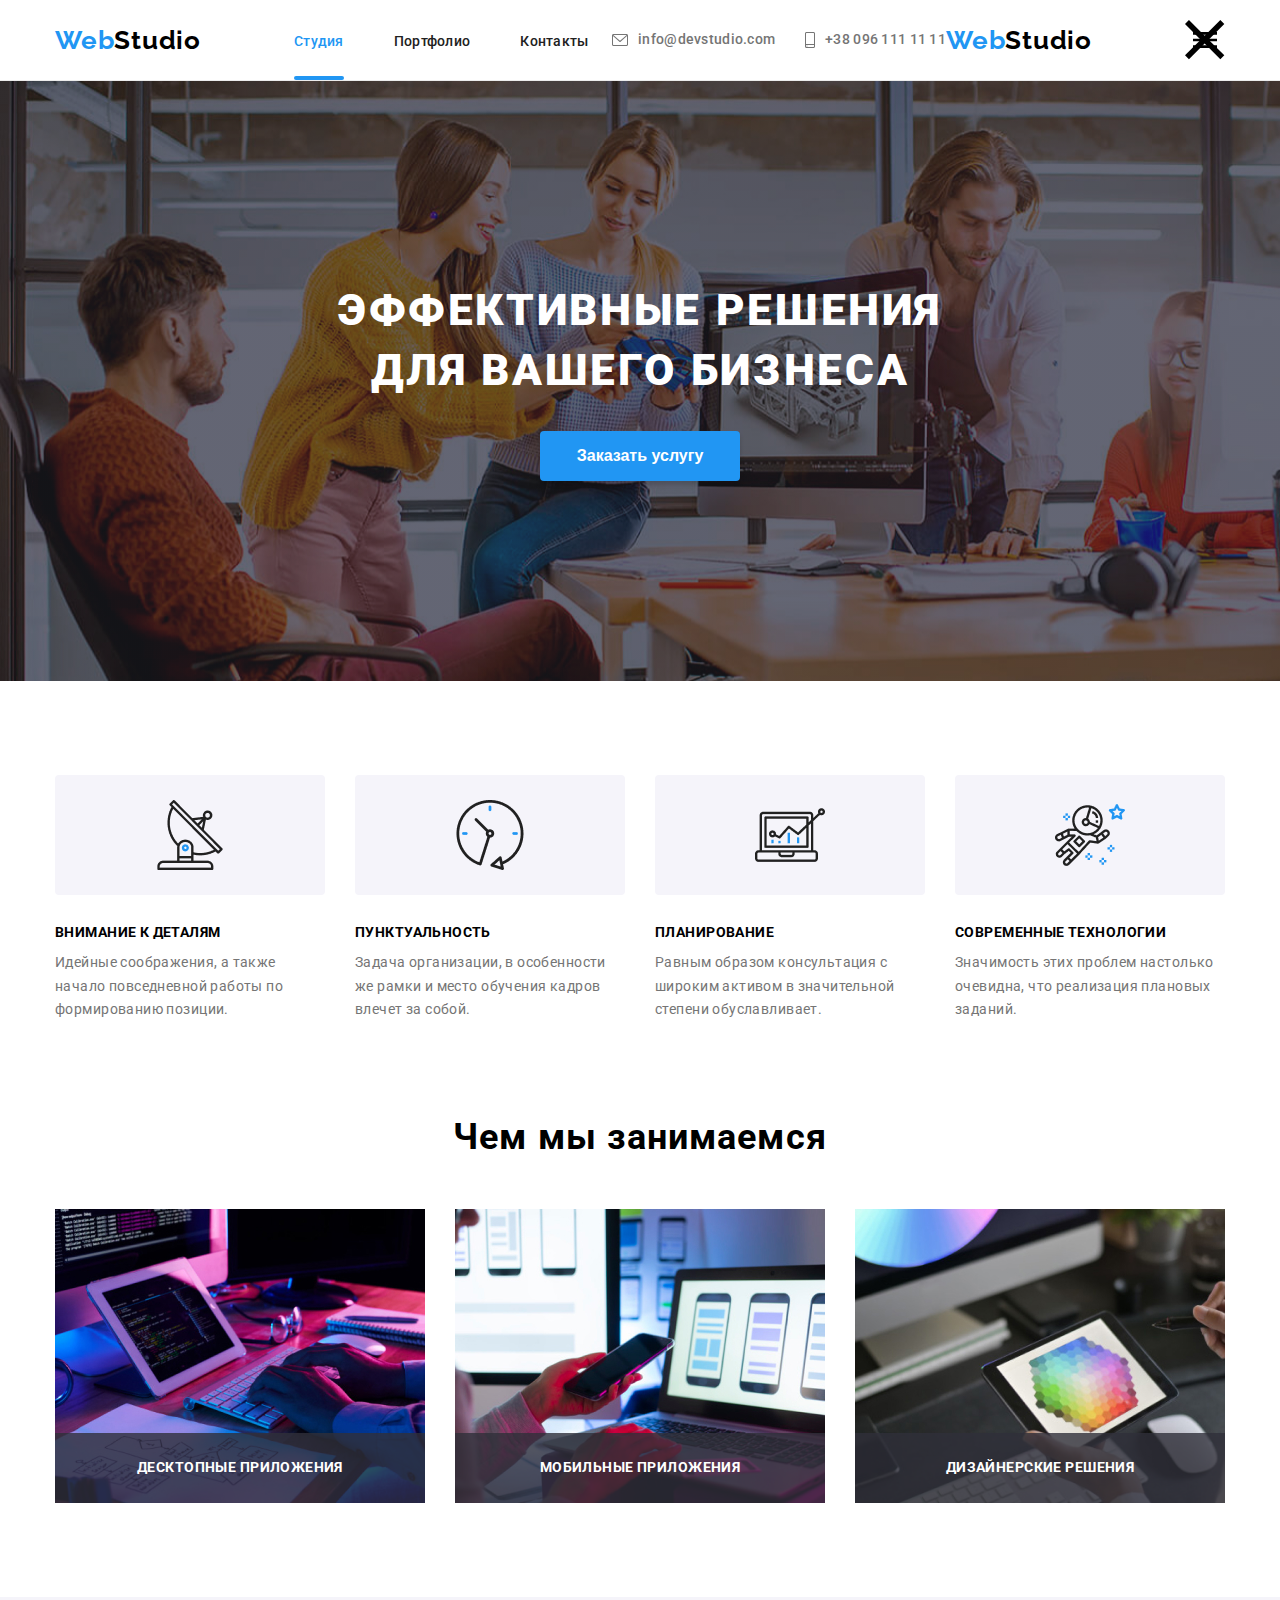
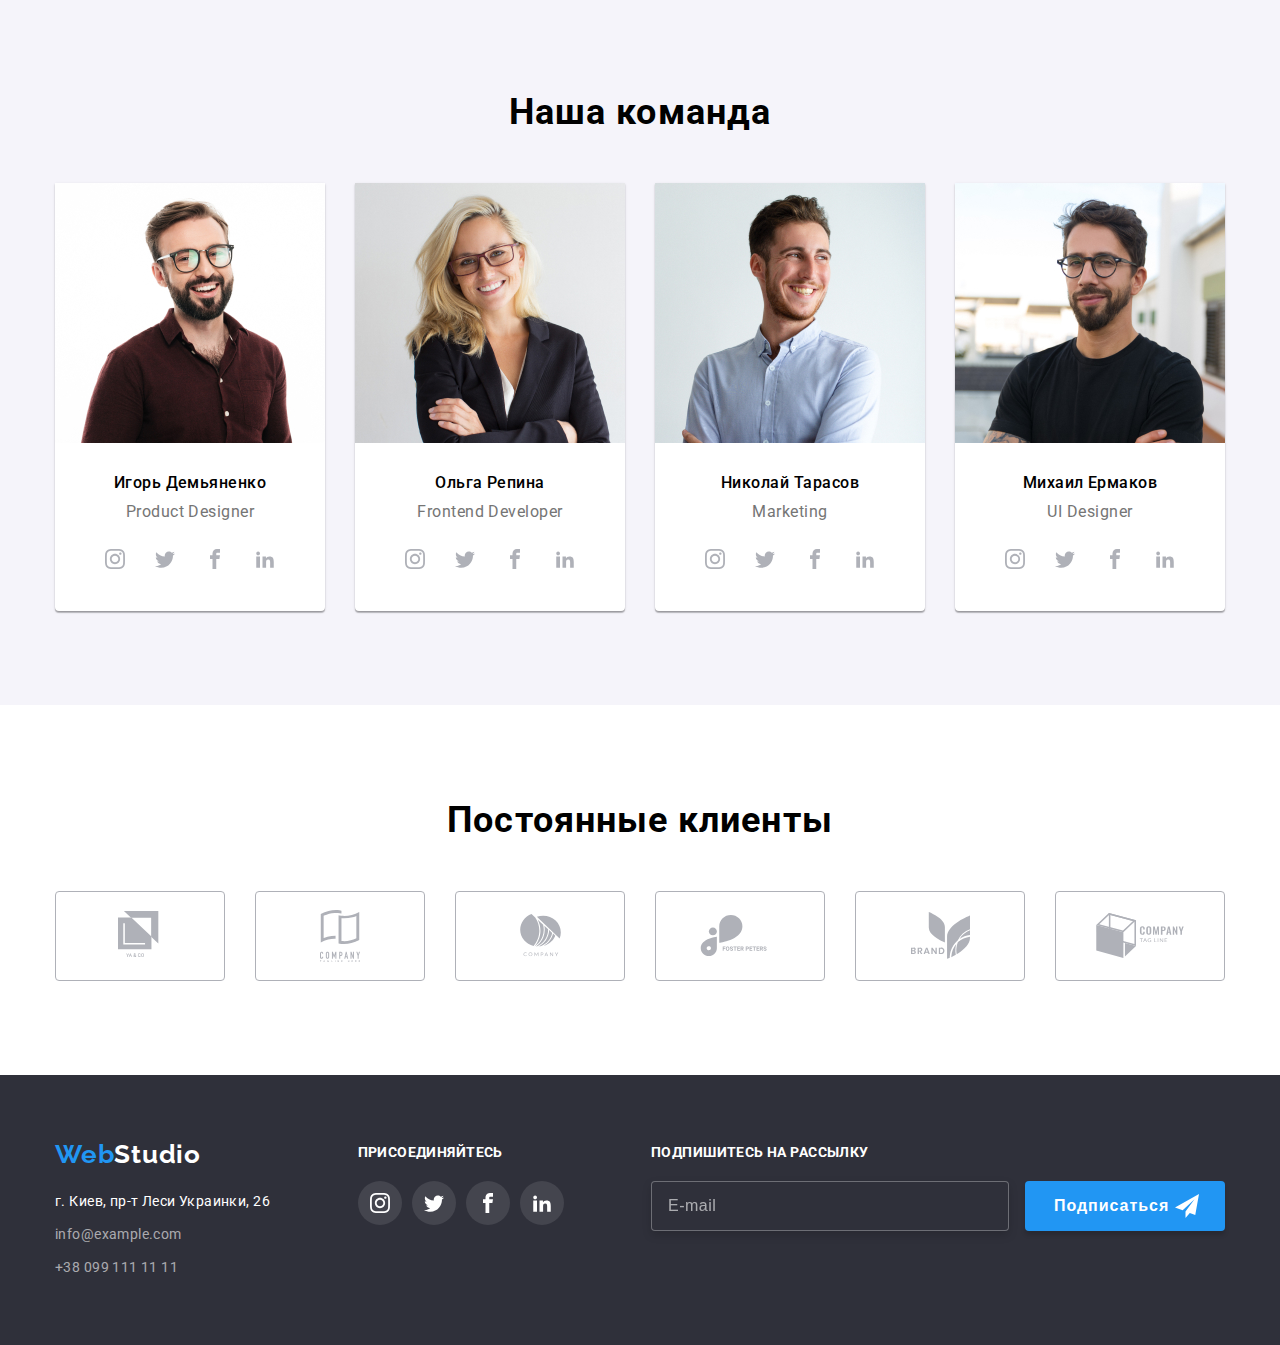
==== commit b7c01de0: "й" ====
--- a/index.html
+++ b/index.html
@@ -48,7 +48,53 @@
                         <use class="mobile-menu__close" href="./images/social/svg/symbol-defs.svg#mobile-close"></use>
                     </svg>
                 </button>
-                <div class="mobile-menu__block"></div>
+                <div class="mobile-menu__block">
+                    <nav>
+                        <ul>
+                            <li>
+                                <a class="head__website-link" href="./index.html">Студия</a>
+                            </li>
+                            <li>
+                                <a class="head__website" href="./portfolio.html">Портфолио</a>
+                            </li>
+                            <li>
+                                <a class="head__website" href="#">Контакты</a>
+                            </li>
+                        </ul>
+                    </nav>
+                    <div class="mobile-menu__contacts">
+                        <div class="mobile-contact">
+                            <ul class="head__adress">
+                                <li><a class="head__link" href="mailto:info@devstudio.com">
+                                    <svg class="head__svg-icon" width="16" height="12">
+                                        <use href="./images/social/svg/symbol-defs.svg#icon-envelope"></use>
+                                    </svg>
+                                    info@devstudio.com</a></li>
+                                <li><a class="head__link" href="tel:+380961111111">
+                                    <svg class="head__svg-icon" width="10" height="16">
+                                        <use href="./images/social/svg/symbol-defs.svg#icon-smartphone"></use>
+                                    </svg>
+                                    +38 096 111 11 11</a></li>
+                            </ul>
+                        </div>
+                        <div class="mobile-social">
+                            <ul>
+                                <li>
+                                    <a>Instagram</a>
+                                </li>
+                                <li>
+                                    <a>Twitter</a>
+                                </li>
+                                <li>
+                                    <a>Facebook</a>
+                                </li>
+                                <li>
+                                    <a>Linkedin</a>
+                                </li>
+                            </ul>
+                        </div>
+                    </div>
+                </div>
             </div>
         </div>
     </header>
@@ -457,5 +503,6 @@
     </div>
 
 <script src="./js/modal.js"></script>
+<script src="./js/mobile.js"></script>
 </body>
 </html>--- a/css/main.css
+++ b/css/main.css
@@ -219,6 +219,24 @@
   color: #2196F3;
 }
 
+.mobile-menu {
+  display: flex;
+  justify-content: space-between;
+  align-items: center;
+}
+
+.mobile-menu__block {
+  display: none;
+  position: absolute;
+  top: 0;
+  left: 0;
+  width: 100%;
+  height: 100vh;
+  overflow-y: scroll;
+  background-color: white;
+  padding: 40px 0 48px 40px;
+}
+
 .head__block {
   margin-left: auto;
 }
@@ -374,6 +392,18 @@
 
 .footer__social-size:focus {
   background-color: #2196F3;
+}
+
+.mobile-menu__btn {
+  display: inline-flex;
+  margin: 0;
+  padding: 0;
+  border: none;
+  z-index: 100;
+  width: 40px;
+  height: 40px;
+  background-color: transparent;
+  transition: opacity 250ms cubic-bezier(0.4, 0, 0.2, 1);
 }
 
 .btn {
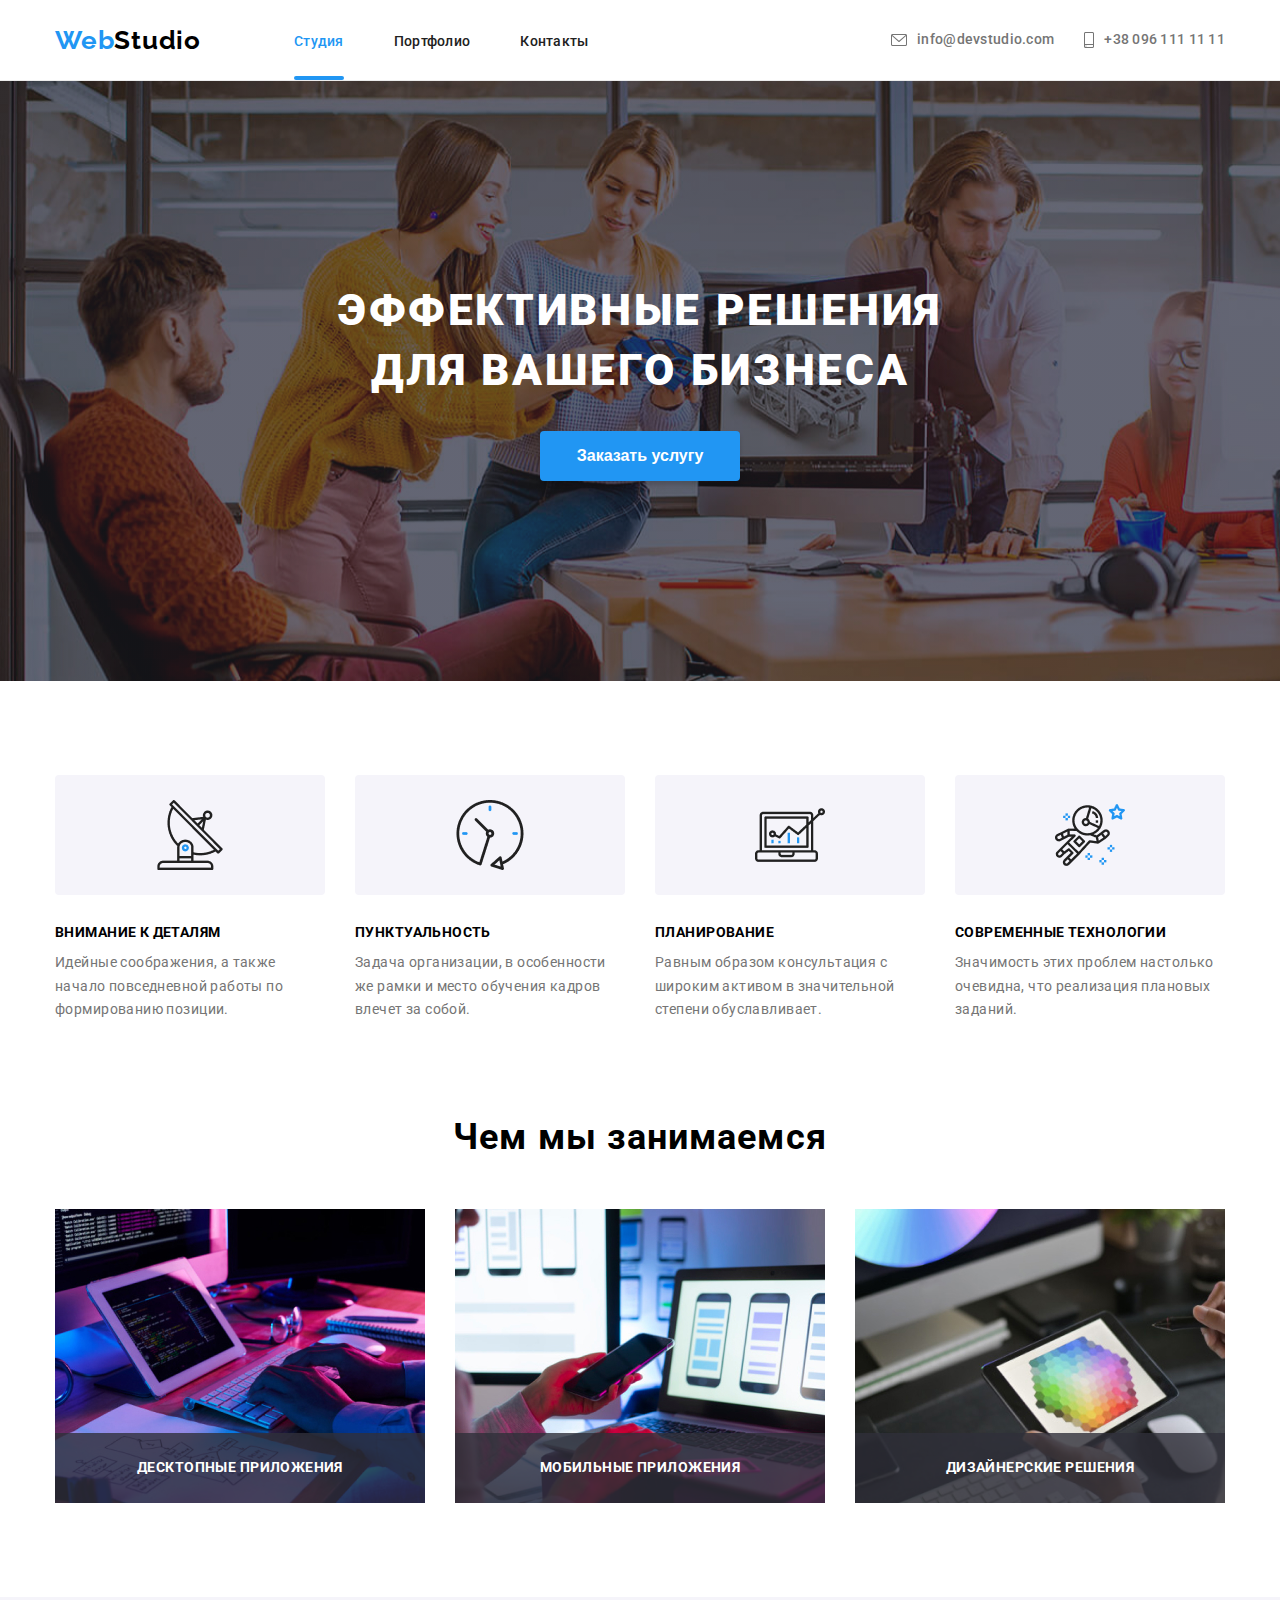
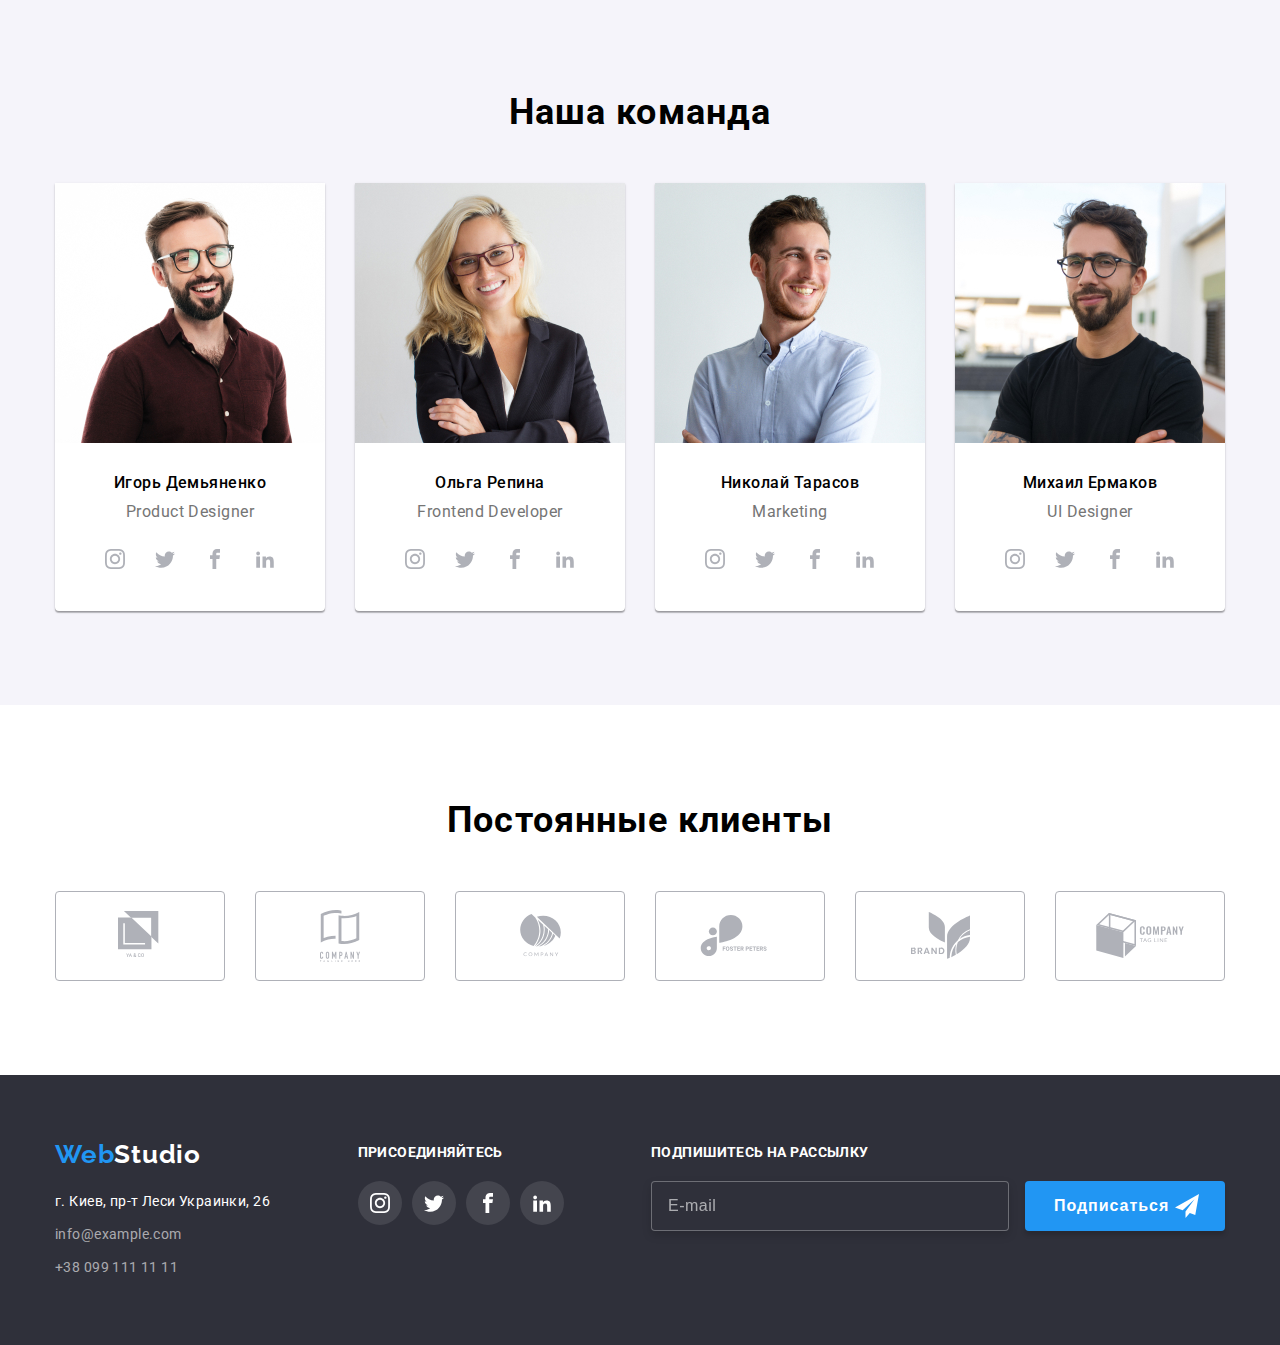
==== commit 61fb1417: "й" ====
--- a/index.html
+++ b/index.html
@@ -78,17 +78,17 @@
                             </ul>
                         </div>
                         <div class="mobile-social">
-                            <ul>
-                                <li>
+                            <ul class="mobile-menu__list">
+                                <li class="mobile-menu__social">
                                     <a>Instagram</a>
                                 </li>
-                                <li>
+                                <li class="mobile-menu__social">
                                     <a>Twitter</a>
                                 </li>
-                                <li>
+                                <li class="mobile-menu__social">
                                     <a>Facebook</a>
                                 </li>
-                                <li>
+                                <li class="mobile-menu__social">
                                     <a>Linkedin</a>
                                 </li>
                             </ul>
--- a/css/main.css
+++ b/css/main.css
@@ -3,6 +3,10 @@
   color: black;
   margin: 0;
   padding: 0;
+}
+
+body body.is-open {
+  overflow: hidden;
 }
 
 p {
@@ -223,6 +227,21 @@
   display: flex;
   justify-content: space-between;
   align-items: center;
+}
+
+@media screen and (min-width: 768px) {
+  .mobile-menu {
+    display: none;
+  }
+}
+
+.mobile-menu__icon {
+  width: 40px;
+  height: 40px;
+}
+
+.mobile-menu__icon body.modal-open {
+  display: none;
 }
 
 .mobile-menu__block {
@@ -237,6 +256,25 @@
   padding: 40px 0 48px 40px;
 }
 
+.mobile-menu__block.is-open {
+  display: flex;
+  flex-direction: column;
+  justify-content: space-between;
+  z-index: 99;
+}
+
+.mobile-menu__list {
+  display: flex;
+  flex-direction: row;
+  flex-wrap: wrap;
+}
+
+@media screen and (max-width: 445px) {
+  .mobile-menu__list {
+    align-content: center;
+  }
+}
+
 .head__block {
   margin-left: auto;
 }
@@ -320,6 +358,41 @@
   margin-right: 10px;
 }
 
+.mobile-menu__social {
+  font-weight: 500;
+  font-size: 18px;
+  line-height: 1.22;
+  letter-spacing: 0.02em;
+}
+
+.mobile-menu__social:not(:last-child) {
+  padding-right: 10px;
+  border-right: 1px solid var(--mob-border);
+}
+
+.mobile-menu__social:not(:first-child) {
+  padding-left: 10px;
+}
+
+@media screen and (max-width: 445px) {
+  .mobile-menu__social {
+    font-size: 14px;
+    flex-basis: calc(100% / 2);
+    display: flex;
+    margin-bottom: 10px;
+  }
+  .mobile-menu__social:not(:last-child) {
+    padding-right: 0px;
+    border-right: none;
+  }
+  .mobile-menu__social:not(:first-child) {
+    padding-left: 0px;
+  }
+  .mobile-menu__social:nth-last-child(-n+2) {
+    margin-bottom: 0;
+  }
+}
+
 .foot__modern {
   display: flex;
   justify-content: space-evenly;
@@ -404,6 +477,19 @@
   height: 40px;
   background-color: transparent;
   transition: opacity 250ms cubic-bezier(0.4, 0, 0.2, 1);
+}
+
+.mobile-menu__btn .mobile-menu__close {
+  display: none;
+}
+
+.mobile-menu__btn.is-open .mobile-menu__close {
+  position: fixed;
+  display: block;
+}
+
+.mobile-menu__btn.is-open .mobile-menu__open {
+  display: none;
 }
 
 .btn {
